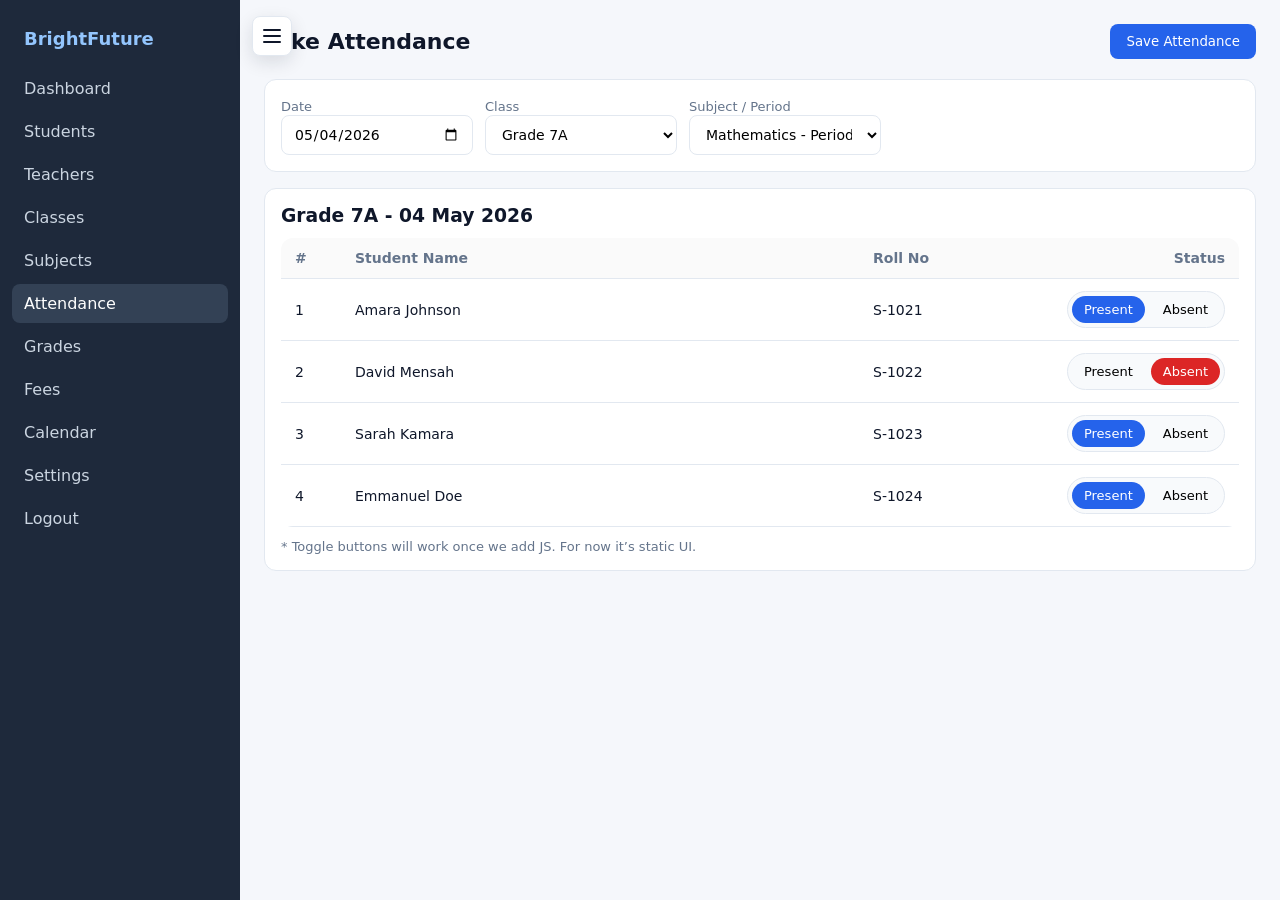
==== attendance.html @ 632e7740 "done" ====
<!DOCTYPE html>
<html lang="en">
<head>
  <meta charset="UTF-8">
  <title>Attendance</title>
  <link rel="stylesheet" href="stylesheet/assets/styles.css">
  <style>
    .attendance-toggle{
      display:inline-flex; gap:6px; border:1px solid var(--border); border-radius:999px; padding:4px; background:#f8fafc;
    }
    .attendance-toggle button{
      border:0; padding:6px 12px; border-radius:999px; font-size:13px; cursor:pointer; background:transparent;
    }
    .attendance-toggle button.active{
      background:var(--accent); color:#fff;
    }
    .attendance-toggle button.absent.active{background:#dc2626;}
  </style>
</head>
<body>
<div class="app">
  <aside class="sidebar">
    <h2>BrightFuture</h2>
    <a href="darshboard.html">Dashboard</a>
    <a href="student.html">Students</a>
    <a href="teachers.html">Teachers</a>
    <a href="classes.html">Classes</a>
    <a href="subjects.html">Subjects</a>
    <a href="attendance.html" class="active">Attendance</a>
    <a href="grades.html">Grades</a>
    <a href="fees.html">Fees</a>
    <a href="calender.html">Calendar</a>
    <a href="settings.html">Settings</a>
    <a href="index.html">Logout</a>
  </aside>
  <main class="main">
    <div class="topbar">
      <h1>Take Attendance</h1>
      <button class="btn" type="button">Save Attendance</button>
    </div>
    <div class="card" style="margin-bottom:16px;">
      <form class="form" style="grid-template-columns:1fr 1fr 1fr; gap:12px;">
        <div>
          <label>Date</label>
          <input class="input" type="date" value="2026-05-04">
        </div>
        <div>
          <label>Class</label>
          <select class="input">
            <option>Grade 7A</option>
            <option>Grade 8B</option>
            <option>Grade 9B</option>
          </select>
        </div>
        <div>
          <label>Subject / Period</label>
          <select class="input">
            <option>Mathematics - Period 1</option>
            <option>English - Period 2</option>
            <option>Full Day</option>
          </select>
        </div>
      </form>
    </div>
    <div class="card">
      <h3 style="margin-bottom:12px;">Grade 7A - 04 May 2026</h3>
      <table>
        <thead>
          <tr>
            <th style="width:60px;">#</th>
            <th>Student Name</th>
            <th style="width:160px;">Roll No</th>
            <th style="width:220px; text-align:right;">Status</th>
          </tr>
        </thead>
        <tbody>
          <tr>
            <td>1</td>
            <td>Amara Johnson</td>
            <td>S-1021</td>
            <td style="text-align:right;">
              <div class="attendance-toggle">
                <button class="active" type="button">Present</button>
                <button type="button">Absent</button>
              </div>
            </td>
          </tr>
          <tr>
            <td>2</td>
            <td>David Mensah</td>
            <td>S-1022</td>
            <td style="text-align:right;">
              <div class="attendance-toggle">
                <button type="button">Present</button>
                <button class="absent active" type="button">Absent</button>
              </div>
            </td>
          </tr>
          <tr>
            <td>3</td>
            <td>Sarah Kamara</td>
            <td>S-1023</td>
            <td style="text-align:right;">
              <div class="attendance-toggle">
                <button class="active" type="button">Present</button>
                <button type="button">Absent</button>
              </div>
            </td>
          </tr>
          <tr>
            <td>4</td>
            <td>Emmanuel Doe</td>
            <td>S-1024</td>
            <td style="text-align:right;">
              <div class="attendance-toggle">
                <button class="active" type="button">Present</button>
                <button type="button">Absent</button>
              </div>
            </td>
          </tr>
        </tbody>
      </table>
      <p style="margin-top:12px; font-size:13px; color:var(--muted);">
        * Toggle buttons will work once we add JS. For now it’s static UI.
      </p>
    </div>
  </main>
</div>
<script src="stylesheet/assets/sidebar.js"></script>
</body>
</html>
---- stylesheet/assets/styles.css ----
:root{
  --bg: #f5f7fb;
  --sidebar: #1e293b;
  --sidebar-hover: #334155;
  --accent: #2563eb;
  --text: #0f172a;
  --muted: #64748b;
  --card: #ffffff;
  --border: #e2e8f0;
  --radius: 12px;
}
*{box-sizing:border-box; margin:0; padding:0; font-family: Inter, system-ui, -apple-system, Segoe UI, Roboto, sans-serif;}
body{background:var(--bg); color:var(--text);}
.app{display:flex; min-height:100vh;}
.sidebar-toggle{
  position:fixed;
  top:16px;
  left:252px;
  z-index:20;
  width:40px;
  height:40px;
  border:1px solid var(--border);
  border-radius:8px;
  background:#fff;
  color:var(--text);
  cursor:pointer;
  box-shadow:0 6px 18px rgba(15, 23, 42, .12);
}
.sidebar-toggle span{
  display:block;
  width:18px;
  height:2px;
  margin:4px auto;
  background:currentColor;
  border-radius:999px;
}
.sidebar{
  width:240px; background:var(--sidebar); color:#fff; padding:20px 12px;
  position:fixed; height:100vh; overflow-y:auto; transition:transform .2s ease;
}
.sidebar h2{font-size:18px; margin:8px 12px 20px; color:#93c5fd;}
.sidebar a{
  display:flex; gap:10px; align-items:center; padding:10px 12px;
  color:#cbd5e1; text-decoration:none; border-radius:8px; margin-bottom:4px;
}
.sidebar a:hover, .sidebar a.active{background:var(--sidebar-hover); color:#fff;}
.main{margin-left:240px; flex:1; padding:24px; transition:margin-left .2s ease;}
body.sidebar-hidden .sidebar{transform:translateX(-100%);}
body.sidebar-hidden .main{margin-left:0;}
body.sidebar-hidden .sidebar-toggle{left:16px;}
.topbar{
  display:flex; justify-content:space-between; align-items:center; margin-bottom:20px;
}
.topbar h1{font-size:22px;}
.btn{
  background:var(--accent); color:#fff; border:0; padding:10px 16px;
  border-radius:8px; cursor:pointer; text-decoration:none; display:inline-block;
}
.btn.ghost{background:transparent; color:var(--text); border:1px solid var(--border);}
.grid{display:grid; gap:16px;}
.grid.cols-3{grid-template-columns:repeat(3, 1fr);}
.grid.cols-4{grid-template-columns:repeat(4, 1fr);}
.card{
  background:var(--card); border:1px solid var(--border); border-radius:var(--radius);
  padding:16px;
}
.stat h3{font-size:14px; color:var(--muted); font-weight:500;}
.stat p{font-size:24px; font-weight:700; margin-top:6px;}
table{width:100%; border-collapse:collapse; background:var(--card); border-radius:var(--radius); overflow:hidden;}
th, td{padding:12px 14px; text-align:left; border-bottom:1px solid var(--border); font-size:14px;}
th{color:var(--muted); font-weight:600; background:#fafafa;}
tr:hover td{background:#fafcff;}
.form{display:grid; gap:12px; max-width:600px;}
.input, select, textarea{
  width:100%; padding:10px 12px; border:1px solid var(--border);
  border-radius:8px; font-size:14px; background:#fff;
}
label{font-size:13px; color:var(--muted);}
.badge{
  padding:4px 8px; border-radius:999px; font-size:12px; background:#eff6ff; color:#1d4ed8;
}
.badge.warn{background:#fef3c7; color:#b45309;}
.badge.ok{background:#dcfce7; color:#166534;}
@media(max-width:900px){
  .sidebar{width:240px; z-index:15;}
  .main{margin-left:0;}
  .sidebar-toggle{left:16px;}
  body:not(.sidebar-hidden) .main{margin-left:0;}
  .grid.cols-3, .grid.cols-4{grid-template-columns:1fr;}
}
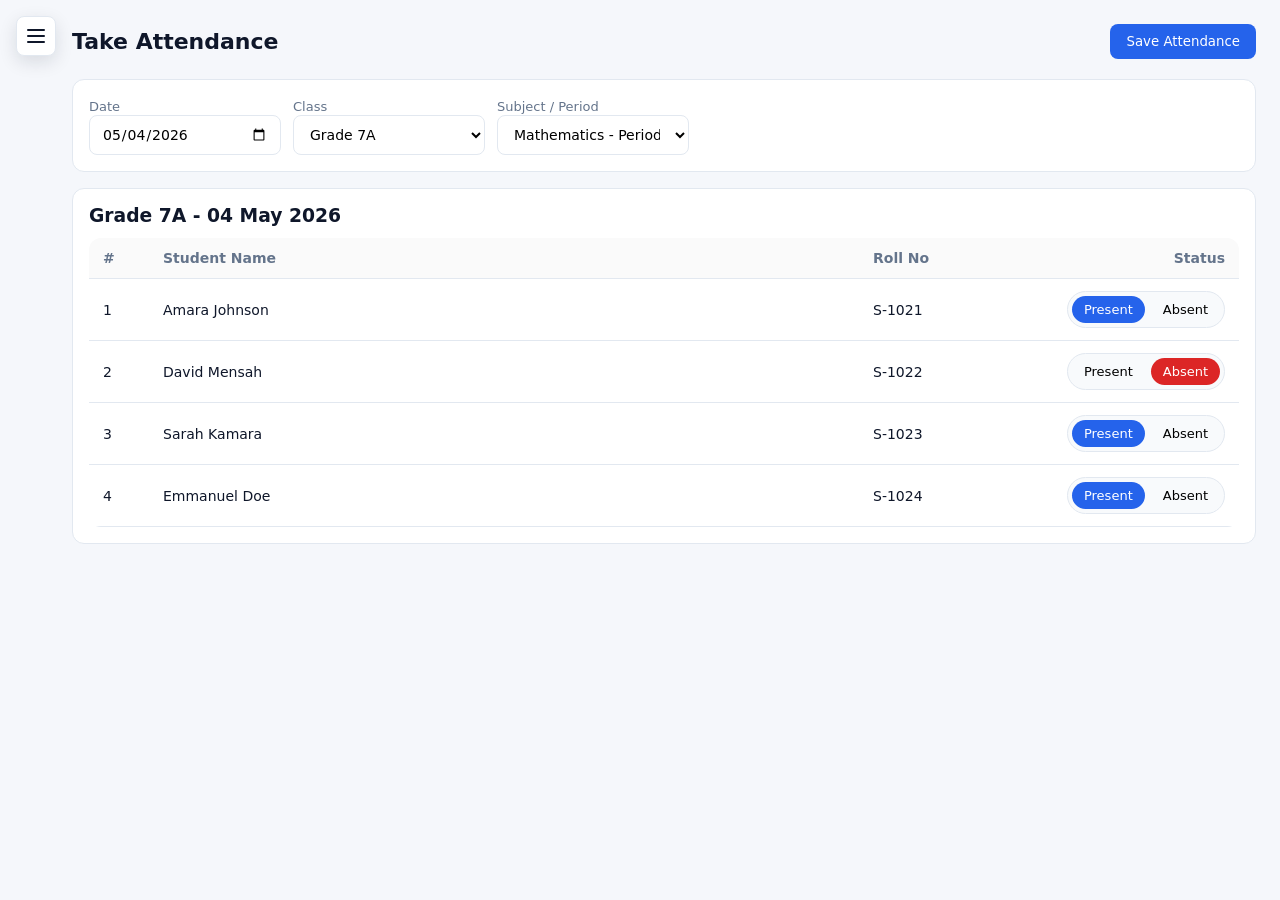
==== commit 9c67e7ae: "ok" ====
--- a/attendance.html
+++ b/attendance.html
@@ -120,12 +120,13 @@
           </tr>
         </tbody>
       </table>
-      <p style="margin-top:12px; font-size:13px; color:var(--muted);">
+      <p class="is-hidden" style="margin-top:12px; font-size:13px; color:var(--muted);">
         * Toggle buttons will work once we add JS. For now it’s static UI.
       </p>
     </div>
   </main>
 </div>
 <script src="stylesheet/assets/sidebar.js"></script>
+<script src="stylesheet/assets/app.js"></script>
 </body>
 </html>
--- a/stylesheet/assets/styles.css
+++ b/stylesheet/assets/styles.css
@@ -15,7 +15,7 @@
 .sidebar-toggle{
   position:fixed;
   top:16px;
-  left:252px;
+  left:16px;
   z-index:20;
   width:40px;
   height:40px;
@@ -33,12 +33,13 @@
   margin:4px auto;
   background:currentColor;
   border-radius:999px;
+  transition:transform .2s ease, opacity .2s ease;
 }
 .sidebar{
   width:240px; background:var(--sidebar); color:#fff; padding:20px 12px;
   position:fixed; height:100vh; overflow-y:auto; transition:transform .2s ease;
 }
-.sidebar h2{font-size:18px; margin:8px 12px 20px; color:#93c5fd;}
+.sidebar h2{font-size:18px; margin:8px 12px 20px 56px; color:#93c5fd;}
 .sidebar a{
   display:flex; gap:10px; align-items:center; padding:10px 12px;
   color:#cbd5e1; text-decoration:none; border-radius:8px; margin-bottom:4px;
@@ -46,8 +47,12 @@
 .sidebar a:hover, .sidebar a.active{background:var(--sidebar-hover); color:#fff;}
 .main{margin-left:240px; flex:1; padding:24px; transition:margin-left .2s ease;}
 body.sidebar-hidden .sidebar{transform:translateX(-100%);}
-body.sidebar-hidden .main{margin-left:0;}
+body.sidebar-hidden .main{margin-left:0; padding-left:72px;}
 body.sidebar-hidden .sidebar-toggle{left:16px;}
+body:not(.sidebar-hidden) .sidebar-toggle{left:12px;}
+body:not(.sidebar-hidden) .sidebar-toggle span:nth-child(1){transform:translateY(6px) rotate(45deg);}
+body:not(.sidebar-hidden) .sidebar-toggle span:nth-child(2){opacity:0;}
+body:not(.sidebar-hidden) .sidebar-toggle span:nth-child(3){transform:translateY(-6px) rotate(-45deg);}
 .topbar{
   display:flex; justify-content:space-between; align-items:center; margin-bottom:20px;
 }
@@ -81,10 +86,31 @@
 }
 .badge.warn{background:#fef3c7; color:#b45309;}
 .badge.ok{background:#dcfce7; color:#166534;}
+.is-hidden{display:none !important;}
+.editable-cell{
+  outline:2px solid var(--accent);
+  outline-offset:-2px;
+  background:#eff6ff;
+}
+.toast{
+  position:fixed;
+  right:20px;
+  bottom:20px;
+  z-index:40;
+  max-width:320px;
+  padding:12px 14px;
+  border-radius:8px;
+  background:#0f172a;
+  color:#fff;
+  box-shadow:0 12px 28px rgba(15, 23, 42, .22);
+  font-size:14px;
+}
+.toast.error{background:#991b1b;}
 @media(max-width:900px){
   .sidebar{width:240px; z-index:15;}
   .main{margin-left:0;}
   .sidebar-toggle{left:16px;}
   body:not(.sidebar-hidden) .main{margin-left:0;}
+  body.sidebar-hidden .main{padding-left:72px;}
   .grid.cols-3, .grid.cols-4{grid-template-columns:1fr;}
 }
